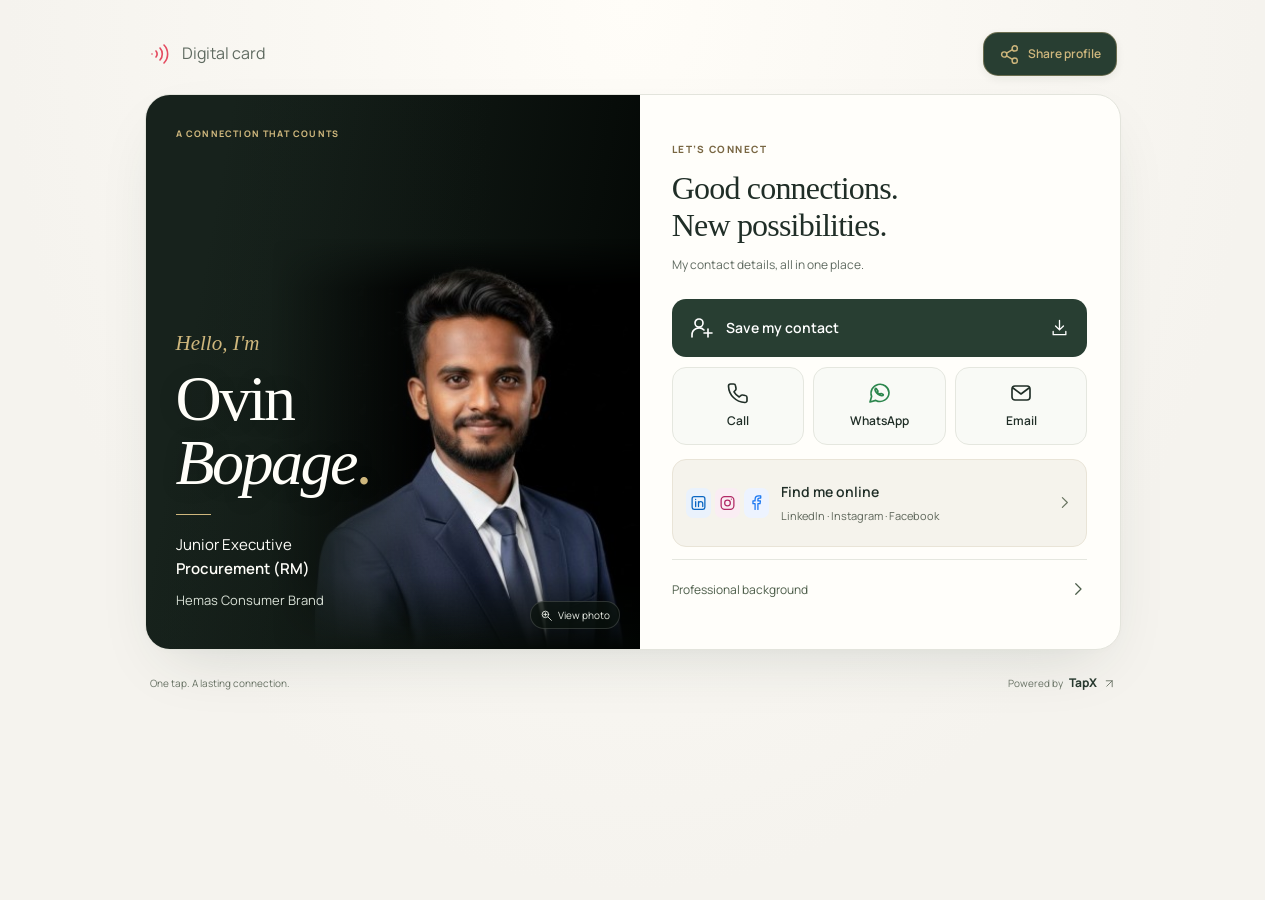
==== card.html @ 15897da2 "Deploy TapX Card Studio to GitHub Pages" ====
<!doctype html>
<html lang="en">
<head>
  <meta charset="utf-8">
  <meta name="viewport" content="width=device-width,initial-scale=1">
  <meta name="theme-color" content="#f5f3ee">
  <meta name="robots" content="noindex,nofollow">
  <title>Digital Business Card</title>
  <link rel="stylesheet" href="./assets/original-card.css">
  <link rel="stylesheet" href="./card-extra.css">
  <script type="module" src="./card.js"></script>
  <meta name="tapx-hosting" content="github-pages">
</head>
<body><div id="card-root"><p class="card-loading">Loading your card…</p></div></body>
</html>
---- assets/original-card.css ----
@font-face {
  font-family: Manrope;
  src: url("manrope-400.woff2") format("woff2");
  font-weight: 400;
  font-display: swap;
}
@font-face {
  font-family: Manrope;
  src: url("manrope-600.woff2") format("woff2");
  font-weight: 600;
  font-display: swap;
}
@font-face {
  font-family: Manrope;
  src: url("manrope-750.woff2") format("woff2");
  font-weight: 750;
  font-display: swap;
}

:root {
  color-scheme: light;
  --canvas: #f5f3ee;
  --paper: #fffefa;
  --ink: #202e27;
  --muted: #606b61;
  --green: #283e32;
  --green-hover: #35513f;
  --gold: #cfb77d;
  --line: #e5e7df;
  --radius: 14px;
  --ease: cubic-bezier(.2, .8, .2, 1);
  font-family: Manrope, Arial, sans-serif;
  font-synthesis: none;
}
* { box-sizing: border-box; }
html { -webkit-text-size-adjust: 100%; scrollbar-gutter: stable; }
body {
  margin: 0;
  min-height: 100vh;
  min-height: 100svh;
  padding-bottom: env(safe-area-inset-bottom);
  background: radial-gradient(ellipse at 50% 0, #fffdf8, var(--canvas) 70%);
  color: var(--ink);
  font-size: 14px;
  line-height: 1.6;
}
button, input { font: inherit; }
button, a { -webkit-tap-highlight-color: transparent; touch-action: manipulation; }
button { color: inherit; cursor: pointer; }
a { color: inherit; text-decoration: none; }
button:disabled { cursor: progress; }
:where(button, a, input):focus-visible { outline: 3px solid #927133; outline-offset: 4px; }
#contact:focus-visible { outline: 3px solid #927133; outline-offset: -4px; }
button, a { transition: background-color .2s, border-color .2s, color .2s, box-shadow .2s; }
.icon-defs { position: absolute; width: 0; height: 0; overflow: hidden; }
.icon {
  width: 24px;
  height: 24px;
  flex-shrink: 0;
  fill: none;
  stroke: currentColor;
  stroke-width: 1.65;
  stroke-linecap: round;
  stroke-linejoin: round;
}
.skip { position: fixed; left: 16px; top: 12px; z-index: 30; padding: 12px 18px; border-radius: 8px; background: var(--paper); transform: translateY(-160%); }
.skip:focus { transform: translateY(0); }
.stage { width: 100%; max-width: 1040px; margin: 0 auto; padding: 32px 32px 12px; }
.masthead { display: flex; flex-wrap: wrap; justify-content: space-between; align-items: center; gap: 16px; margin-bottom: 18px; padding-inline: 4px; }
.digital-card-brand { display: inline-flex; align-items: center; gap: 9px; min-height: 44px; color: var(--muted); font-size: 16px; }
.digital-card-brand .icon { color: #e44b60; width: 24px; height: 24px; }
.share-profile {
  display: inline-flex;
  align-items: center;
  justify-content: center;
  gap: 8px;
  min-height: 44px;
  padding: 9px 15px;
  border: 1px solid #bda87570;
  border-radius: 15px;
  background: #263b30;
  color: #ead9af;
  font-size: 12px;
  font-weight: 600;
  white-space: nowrap;
  box-shadow: 0 3px 9px #182b1d12;
}
.share-profile .icon { width: 21px; height: 21px; }
.card {
  display: grid;
  grid-template-columns: 1.03fr 1fr;
  overflow: clip;
  min-width: 0;
  border: 1px solid #e3e4dc;
  border-radius: 25px;
  background: var(--paper);
  box-shadow: 0 24px 65px -24px #263b302b, 0 2px 7px #263b3003;
}
.hero {
  position: relative;
  isolation: isolate;
  display: flex;
  flex-direction: column;
  min-width: 0;
  min-height: 554px;
  overflow: clip;
  color: #fffef9;
  background: linear-gradient(100deg, #17221c 15%, #101913 56%, #020503);
}
.hero-top { position: relative; z-index: 2; padding: 26px 30px; }
/* Shade the text edge without dimming the face on the right. */
.hero::after { content: ""; position: absolute; inset: 0; z-index: 0; background: linear-gradient(90deg, #17221c80, #17221c20 42%, transparent 64%); pointer-events: none; }
.eyebrow { font-size: 10px; font-weight: 750; letter-spacing: 1.5px; line-height: 1.6; }
.hero-top .eyebrow { color: #e1c994; font-size: 9px; letter-spacing: 1.2px; }
.portrait { position: absolute; z-index: 0; right: -42px; bottom: 0; width: 410px; height: 410px; padding: 0; border: 0; border-radius: 12px; background: transparent; }
.portrait img {
  display: block;
  width: 100%;
  height: 100%;
  object-fit: cover;
  mask-image: linear-gradient(90deg, transparent, #000 37%), linear-gradient(transparent, #000 12%, #000 82%, transparent);
  mask-composite: intersect;
}
.portrait:focus-visible { outline: none; }
.portrait:focus-visible .photo-hint { outline: 3px solid var(--gold); outline-offset: 4px; }
.photo-hint { position: absolute; right: 62px; bottom: 20px; display: inline-flex; align-items: center; gap: 5px; padding: 5px 9px; border: 1px solid #ffffff26; border-radius: 20px; background: #0a120db8; color: #e9ece5; font-size: 10px; }
.photo-hint .icon { width: 13px; height: 13px; }
.identity { position: relative; z-index: 1; margin: auto 30px 38px; padding-top: 85px; pointer-events: none; }
.hello { color: #dfceaa; font: italic 21px/1.5 Georgia, serif; }
h1 { margin: 8px 0 20px; font: 400 clamp(3.75rem, 6vw, 4rem)/.99 Georgia, "Times New Roman", serif; letter-spacing: -2.5px; text-shadow: 0 2px 20px #0003; overflow-wrap: anywhere; }
h1 span { font-style: italic; }
h1 b { color: var(--gold); font-weight: 400; }
.gold-line { width: 35px; height: 1px; margin-bottom: 18px; background: var(--gold); }
.role { margin: 0; font-size: 15px; line-height: 1.6; }
.role strong { font-weight: 600; }
.company { max-width: 225px; margin: 9px 0 0; color: #d8e0d6; font-size: 13px; line-height: 1.6; }
.content { min-width: 0; display: flex; flex-direction: column; justify-content: center; padding: 32px; }
.intro { margin-bottom: 25px; }
.intro .eyebrow { color: #786642; }
.intro h2 { margin: 10px 0; font: 400 32px/1.17 Georgia, serif; letter-spacing: -.8px; }
.intro p { margin: 0; color: var(--muted); font-size: 12px; }
.save { display: flex; align-items: center; justify-content: center; gap: 12px; width: 100%; min-height: 58px; padding: 15px 17px; border: 1px solid transparent; border-radius: var(--radius); background: var(--green); color: #fff; font-size: 14px; font-weight: 600; }
.save span { flex: 1; text-align: left; }
.save .icon:last-child { width: 19px; height: 19px; margin-left: auto; }
.actions { display: grid; grid-template-columns: repeat(3, minmax(0, 1fr)); gap: 9px; margin: 10px 0 14px; }
.actions a { display: flex; flex-direction: column; align-items: center; justify-content: center; gap: 6px; min-height: 78px; padding: 10px 3px; border: 1px solid var(--line); border-radius: var(--radius); background: #f9faf6; font-size: 12px; font-weight: 600; }
.actions .wa .icon { color: #2c864d; }
.actions a span { max-width: 100%; overflow-wrap: anywhere; }
.social-tile { display: flex; align-items: center; gap: 12px; width: 100%; min-height: 88px; padding: 15px 13px; border: 1px solid #e9e4d7; border-radius: var(--radius); background: #f5f3ec; text-align: left; }
.social-icons { display: flex; align-items: center; gap: 4px; flex-shrink: 0; }
.social-icons .icon { width: 25px; height: 30px; padding: 4px; border-radius: 7px; stroke-width: 1.8; }
.linkedin { color: #0a66c2; background: #eaf2fc; }
.instagram { color: #b22a66; background: #faedf3; }
.facebook { color: #1877f2; background: #edf3ff; }
.social-copy { flex: 1; min-width: 0; }
.social-copy strong { display: block; font-size: 14px; font-weight: 600; }
.social-copy small { display: block; margin-top: 3px; font-size: 11px; line-height: 1.6; color: #5d6559; }
.social-tile > .icon { width: 17px; height: 17px; color: #687461; }
.background-button { display: flex; justify-content: space-between; align-items: center; gap: 12px; width: 100%; min-height: 48px; margin-top: 12px; padding: 12px 0 0; border: 0; border-top: 1px solid var(--line); background: transparent; color: #4c5d49; text-align: left; font-size: 12px; }
.background-button .icon { width: 18px; height: 18px; }
footer { display: flex; align-items: center; justify-content: space-between; gap: 12px; min-height: 58px; padding: 8px 5px 0; color: #687264; font-size: 10px; }
footer a { display: inline-flex; align-items: center; justify-content: center; gap: 6px; min-height: 44px; }
footer strong { color: #293a30; font-size: 12px; font-weight: 750; }
footer strong span { color: #d64d48; }
footer .icon { width: 13px; height: 13px; }

/* Native dialogs contain focus and make the background inert. */
dialog {
  position: fixed;
  inset: auto 0 0;
  width: 100%;
  max-width: 560px;
  max-height: 90vh;
  max-height: 90dvh;
  margin: 0 auto;
  padding: 46px 28px calc(28px + env(safe-area-inset-bottom));
  overflow-y: auto;
  overscroll-behavior: contain;
  border: 1px solid #e1e6dd;
  border-bottom: 0;
  border-radius: 27px 27px 0 0;
  background: var(--paper);
  color: var(--ink);
  box-shadow: 0 -16px 70px #10201926;
}
dialog::before { content: ""; position: absolute; top: 15px; left: 50%; width: 38px; height: 4px; border-radius: 10px; background: #ced7ce; transform: translateX(-50%); }
dialog::backdrop { background: #09150fb3; backdrop-filter: blur(5px); }
dialog[open] { animation: sheet-in .28s var(--ease) both; }
dialog[open]::backdrop { animation: fade-in .22s ease both; }
dialog.is-closing { animation: sheet-out .18s ease-in both; pointer-events: none; }
dialog.is-closing::backdrop { animation: fade-out .18s ease both; }
.dialog-head { display: flex; align-items: flex-start; justify-content: space-between; gap: 16px; }
.dialog-head .eyebrow { color: #68765f; font-size: 9px; }
.dialog-head h2 { margin: 7px 0 0; font-size: 25px; font-weight: 750; line-height: 1.3; letter-spacing: -.8px; }
.round { display: grid; place-items: center; flex-shrink: 0; width: 44px; height: 44px; padding: 0; border: 1px solid #e3e8de; border-radius: 50%; background: #eef2eb; color: #4f624f; }
.round .icon { width: 19px; height: 19px; }
.dialog-sub { margin: 16px 0 22px; color: var(--muted); font-size: 13px; line-height: 1.7; }
.social-links { display: grid; }
.social-links a { display: flex; align-items: center; gap: 14px; min-height: 88px; padding: 16px 0; border-bottom: 1px solid var(--line); }
.social-links a > span:nth-child(2) { flex: 1; min-width: 0; }
.social-links strong, .social-links small { display: block; }
.social-links strong { font-size: 16px; font-weight: 600; }
.social-links small { margin-top: 3px; color: var(--muted); font-size: 12px; }
.social-links a > .icon { width: 18px; height: 18px; color: #71806b; }
.platform { display: grid; place-items: center; flex-shrink: 0; width: 48px; height: 48px; border-radius: 14px; }
.platform .icon { width: 25px; height: 25px; }
.share-whatsapp { display: flex; justify-content: space-between; align-items: center; gap: 12px; min-height: 52px; margin-bottom: 20px; padding: 13px 15px; border-radius: 12px; background: #edf5e9; color: #29633c; font-size: 13px; font-weight: 600; }
#share label { display: block; font-size: 12px; color: var(--muted); }
#share input { display: block; width: 100%; min-height: 50px; margin: 8px 0 16px; padding: 12px; border: 1px solid #dce2d6; border-radius: 10px; background: #fff; color: var(--ink); font-size: 16px; }
.about-body { padding-top: 8px; }
.about-body h3 { margin: 23px 0 10px; color: #7c6a44; font-size: 10px; font-weight: 750; letter-spacing: 1.3px; text-transform: uppercase; }
.about-body p { margin: 0 0 16px; color: var(--muted); font-size: 13px; line-height: 1.9; }
.about-body strong { color: var(--ink); font-weight: 600; }
.tags { display: flex; flex-wrap: wrap; gap: 8px; }
.tags span { padding: 6px 10px; border: 1px solid #e3e7dc; border-radius: 7px; background: #f7f8f2; font-size: 11px; }
#photo { inset: 0; width: calc(100% - 32px); max-width: 500px; margin: auto; padding: 0; overflow: hidden; border: 1px solid #ffffff30; border-radius: 20px; background: #000; }
#photo::before { content: none; }
#photo[open] { animation: photo-in .22s var(--ease) both; }
#photo.is-closing { animation: fade-out .18s ease both; }
#photo .close { position: absolute; top: 12px; right: 12px; z-index: 1; background: #111a14dc; border-color: #ffffff40; color: white; }
#photo img { display: block; width: 100%; height: auto; max-height: 90vh; max-height: 90dvh; object-fit: contain; }
#toast { position: fixed; bottom: calc(22px + env(safe-area-inset-bottom)); left: 50%; z-index: 30; width: max-content; max-width: calc(100% - 32px); padding: 11px 20px; border: 1px solid #ffffff26; border-radius: 30px; background: #263d30; color: #fff; text-align: center; font-size: 12px; opacity: 0; transform: translate(-50%, 12px); transition: opacity .2s, transform .2s; pointer-events: none; }
#toast.show { opacity: 1; transform: translate(-50%, 0); }

@keyframes sheet-in { from { transform: translateY(60px); opacity: 0; } to { transform: translateY(0); opacity: 1; } }
@keyframes sheet-out { to { transform: translateY(45px); opacity: 0; } }
@keyframes fade-in { from { opacity: 0; } to { opacity: 1; } }
@keyframes fade-out { to { opacity: 0; } }
@keyframes photo-in { from { opacity: 0; transform: scale(.97); } to { opacity: 1; transform: scale(1); } }

@media (hover: hover) {
  .save:hover, .share-profile:hover { background: var(--green-hover); }
  .actions a:hover { background: #eff3e9; border-color: #ced8c7; }
  .social-tile:hover { background: #eeeee3; border-color: #d5d7c8; }
  .background-button:hover, footer a:hover { color: #253f2b; }
  .round:hover, .social-links a:hover { background: #e8eee2; }
  .portrait:hover .photo-hint { background: #263d30; border-color: #c8b58180; }
}
.save:active, .share-profile:active { background: #203329; }
.actions a:active, .social-tile:active { background: #e8eedf; }

@media (max-width: 1023px) {
  html { scrollbar-gutter: auto; }
  .stage { max-width: 544px; padding: 12px 16px 6px; }
  .masthead { margin-bottom: 12px; padding-inline: 3px; }
  .card { display: block; border-radius: 23px; }
  .hero { min-height: 0; }
  .hero-top { padding: 20px 23px 0; }
  .hero-top .eyebrow { font-size: 9px; letter-spacing: 1px; }
  .portrait { width: 330px; height: 330px; right: -24px; bottom: -3px; }
  .portrait img { mask-image: linear-gradient(90deg, transparent, #000 36%), linear-gradient(transparent, #000 12%, #000 86%, transparent); }
  .photo-hint { right: 40px; bottom: 16px; }
  .identity { margin: 20px 24px; padding-top: 0; }
  .hello { font-size: 19px; }
  h1 { font-size: clamp(2.6rem, 13vw, 3.6875rem); margin: 7px 0 17px; letter-spacing: -2px; }
  .gold-line { margin-bottom: 13px; }
  .role { font-size: 14px; }
  .company { margin-top: 8px; font-size: 13px; }
  .content { display: block; padding: 17px 21px 8px; }
  .intro { display: none; }
  .save { min-height: 57px; }
  .actions a { min-height: 76px; font-size: 13px; }
  .social-tile { min-height: 83px; }
  .social-copy small { font-size: 12px; }
  .background-button { font-size: 13px; margin-top: 10px; min-height: 48px; padding-top: 10px; }
  footer { justify-content: center; min-height: 51px; padding-top: 4px; font-size: 11px; }
  footer > span { display: none; }
}
@media (max-width: 439px) {
  .stage { padding: 10px 13px 4px; }
  .masthead { margin-bottom: 10px; gap: 10px; }
  .digital-card-brand { font-size: 15px; gap: 7px; }
  .digital-card-brand .icon { width: 22px; height: 22px; }
  .share-profile { padding: 9px 10px; font-size: 11px; gap: 6px; border-radius: 14px; }
  .share-profile .icon { width: 19px; height: 19px; }
  .card { border-radius: 21px; }
  .hero-top { padding: 18px 20px 0; }
  .hero-top .eyebrow { font-size: 9px; letter-spacing: .7px; }
  .identity { margin: 18px 21px; }
  .hello { font-size: 17px; }
  h1 { font-size: clamp(2.6rem, 13vw, 3.25rem); margin: 7px 0 14px; }
  .role { font-size: 13px; }
  .company { max-width: 185px; font-size: 12px; }
  .portrait { width: clamp(248px, 70vw, 294px); height: auto; aspect-ratio: 1; right: -35px; }
  .photo-hint { right: 47px; bottom: 13px; font-size: 9px; padding: 4px 7px; }
  .content { padding: 14px 17px 6px; }
  .save { min-height: 53px; font-size: 13px; padding: 13px 15px; }
  .actions { gap: 8px; margin: 8px 0 10px; }
  .actions a { min-height: 69px; font-size: 12px; gap: 5px; }
  .actions .icon { width: 22px; height: 22px; }
  .social-tile { min-height: 78px; padding: 12px 11px; gap: 10px; }
  .social-icons { gap: 3px; }
  .social-icons .icon { width: 23px; height: 29px; padding: 3px; }
  .social-copy strong { font-size: 13px; }
  .social-copy small { font-size: 11px; }
  .social-tile > .icon { width: 16px; height: 16px; }
  .background-button { font-size: 12px; min-height: 45px; margin-top: 9px; padding-top: 9px; }
  dialog { padding: 42px 21px calc(24px + env(safe-area-inset-bottom)); border-radius: 24px 24px 0 0; }
  .dialog-head h2 { font-size: 23px; }
}
@media (max-width: 359px) {
  .stage { padding-inline: 10px; }
  .digital-card-brand { font-size: 13px; gap: 5px; }
  .share-profile { font-size: 10px; padding-inline: 10px; }
  .hero-top { padding-inline: 18px; }
  .identity { margin-inline: 18px; }
  .portrait { right: -43px; }
  .photo-hint { right: 53px; }
  .content { padding-inline: 14px; }
  .social-tile { gap: 8px; padding-inline: 9px; }
  .social-icons { gap: 2px; }
  .social-icons .icon { width: 21px; height: 27px; }
  .social-copy small { font-size: 11px; }
  .dialog-head h2 { font-size: 21px; }
}
@media (prefers-reduced-motion: reduce) {
  *, *::before, *::after { animation: none !important; transition: none !important; scroll-behavior: auto !important; }
}
@media (forced-colors: active) {
  .save, .share-profile, .round, .social-tile, .actions a, .photo-hint { border: 1px solid ButtonText; }
  .portrait img { mask-image: none; }
}
---- card-extra.css ----
.hero { background: linear-gradient(100deg, var(--hero-start, #17221c) 15%, var(--hero-end, #020503)); }
.hero::after { background: linear-gradient(90deg, var(--hero-start, #17221c), transparent 70%); opacity: .35; }
.hero-top .eyebrow, .hello { color: var(--gold); }
.share-profile { background: var(--green); color: var(--gold); }
.intro h2, .multiline { white-space: pre-line; overflow-wrap: anywhere; }
.actions { grid-template-columns: repeat(auto-fit, minmax(80px, 1fr)); }
.actions a { overflow-wrap: anywhere; }
.about-body p, .social-copy, .role, .company, .social-links strong, .social-links small { overflow-wrap: anywhere; }
.social-icons { max-width: 90px; overflow: hidden; }
.portrait img { object-position: var(--photo-position, 50%) center; }
.hero.no-photo .identity { padding-top: 60px; }
.social-copy small { overflow: hidden; text-overflow: ellipsis; }
.card-loading { padding: 40px; text-align: center; }
.empty-card-note { color: var(--muted); font-size: 12px; }
.save:hover, .share-profile:hover { filter: brightness(1.12); background: var(--green); }
.social-tile .social-icons .icon { flex-shrink: 0; }
@media (max-width: 1023px) {
  .show-mobile-intro .intro { display: block; margin-bottom: 20px; }
  .show-mobile-intro .intro h2 { font-size: 27px; }
  .hero.no-photo .identity { padding-top: 0; }
}
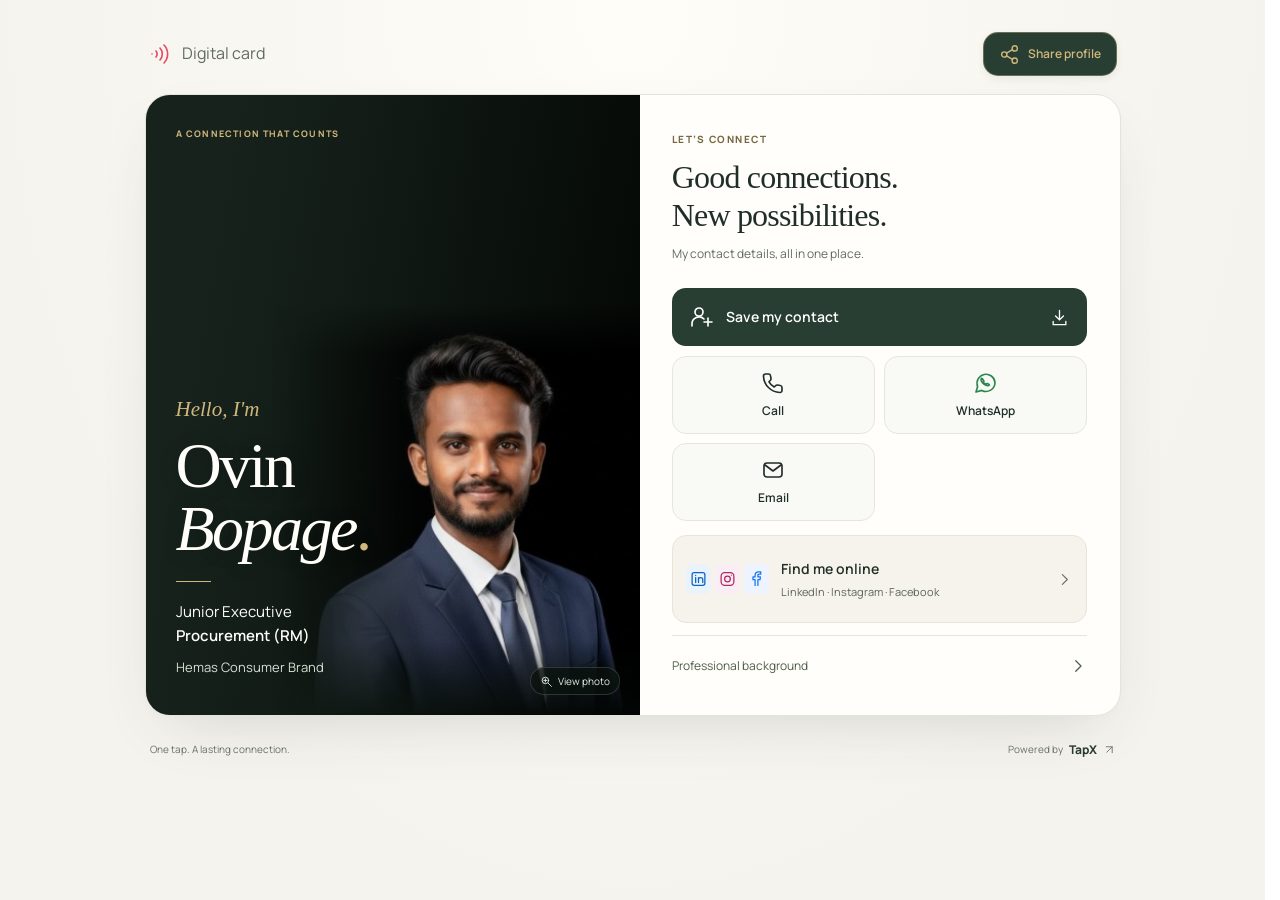
==== commit 1741ba74: "Deploy TapX Card Studio to GitHub Pages" ====
--- a/card.html
+++ b/card.html
@@ -6,9 +6,9 @@
   <meta name="theme-color" content="#f5f3ee">
   <meta name="robots" content="noindex,nofollow">
   <title>Digital Business Card</title>
-  <link rel="stylesheet" href="./assets/original-card.css">
-  <link rel="stylesheet" href="./card-extra.css">
-  <script type="module" src="./card.js"></script>
+  <link rel="stylesheet" href="./assets/original-card.css?v=2dde10de963d">
+  <link rel="stylesheet" href="./card-extra.css?v=2dde10de963d">
+  <script type="module" src="./card.js?v=2dde10de963d"></script>
   <meta name="tapx-hosting" content="github-pages">
 </head>
 <body><div id="card-root"><p class="card-loading">Loading your card…</p></div></body>
--- a/card-extra.css
+++ b/card-extra.css
@@ -3,7 +3,7 @@
 .hero-top .eyebrow, .hello { color: var(--gold); }
 .share-profile { background: var(--green); color: var(--gold); }
 .intro h2, .multiline { white-space: pre-line; overflow-wrap: anywhere; }
-.actions { grid-template-columns: repeat(auto-fit, minmax(80px, 1fr)); }
+.actions { grid-template-columns: repeat(2, minmax(0, 1fr)); }
 .actions a { overflow-wrap: anywhere; }
 .about-body p, .social-copy, .role, .company, .social-links strong, .social-links small { overflow-wrap: anywhere; }
 .social-icons { max-width: 90px; overflow: hidden; }
